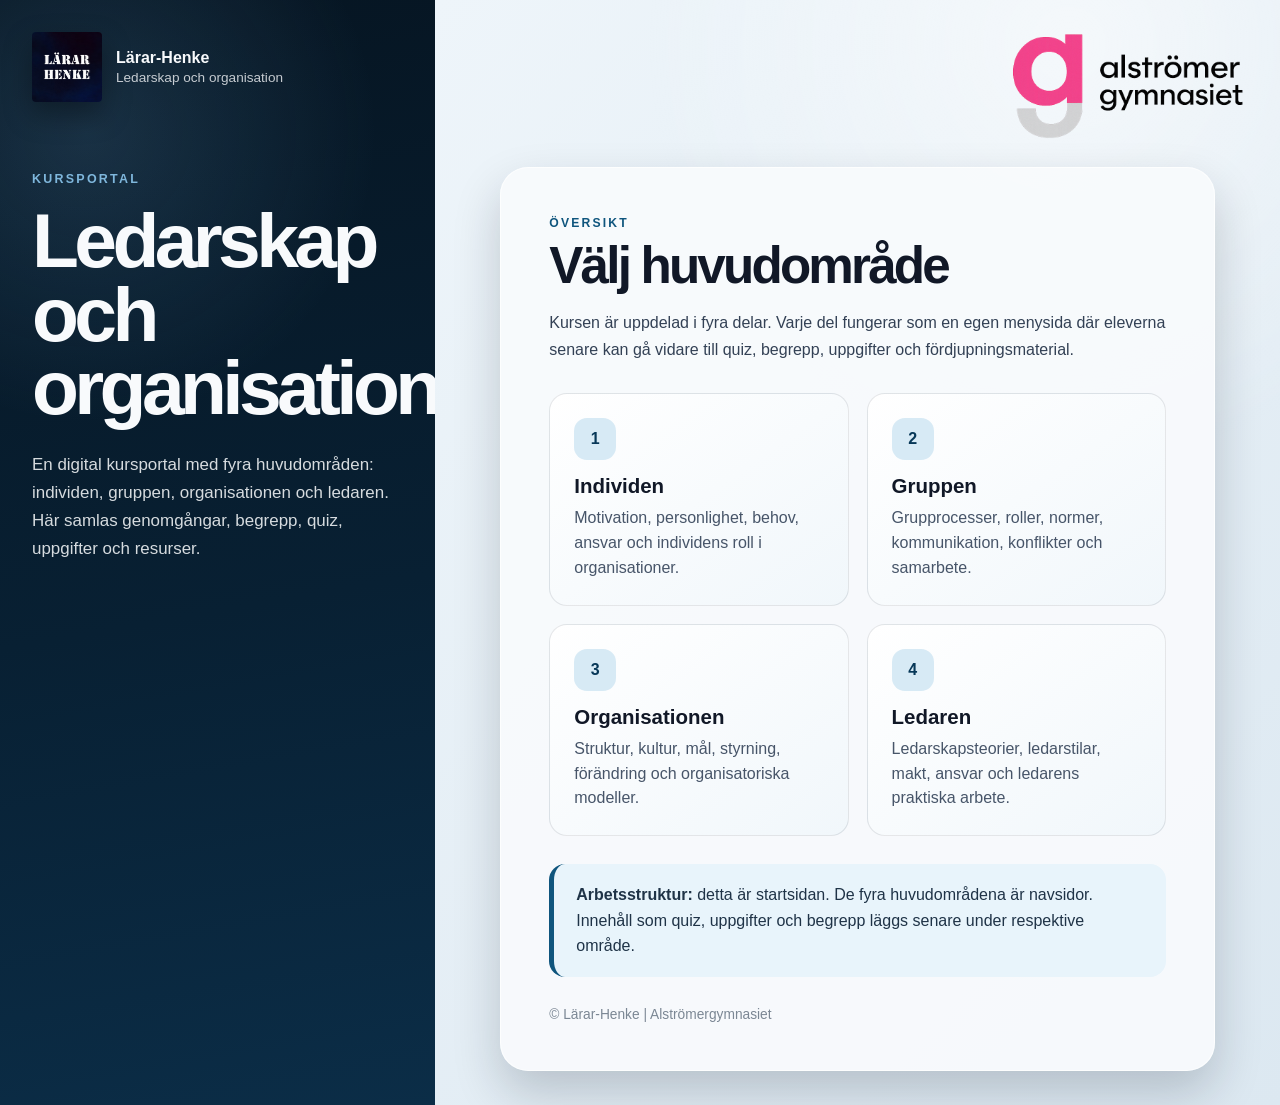
==== index.html @ 53f5a3cd "Add files via upload" ====
<!DOCTYPE html>
<html lang="sv">
<head>
  <meta charset="UTF-8" />
  <meta name="viewport" content="width=device-width, initial-scale=1.0" />
  <title>Ledarskap och organisation | Lärar-Henke</title>
  <link rel="stylesheet" href="style.css" />
</head>
<body>
  <main class="site">
    <aside class="sidebar">
      <div class="brand">
        <img class="henke-logo" src="assets/logos/henke-logga.jpg" alt="Lärar-Henke logga" />
        <div><div class="brand-title">Lärar-Henke</div><div class="brand-subtitle">Ledarskap och organisation</div></div>
      </div>
      <div class="sidebar-label">Kursportal</div>
      <h1>Ledarskap och organisation</h1>
      <p>En digital kursportal med fyra huvudområden: individen, gruppen, organisationen och ledaren. Här samlas genomgångar, begrepp, quiz, uppgifter och resurser.</p>
    </aside>

    <section class="main">
      <div class="topbar"><img class="alstromer-logo" src="assets/logos/alstromer-logga-1.png" alt="Alströmergymnasiet logga" /></div>
      <div class="panel">
        <div class="panel-label">Översikt</div>
        <h2>Välj huvudområde</h2>
        <p class="intro">Kursen är uppdelad i fyra delar. Varje del fungerar som en egen menysida där eleverna senare kan gå vidare till quiz, begrepp, uppgifter och fördjupningsmaterial.</p>
        <div class="card-grid">
          <a class="card" href="individen/"><div class="number">1</div><h3>Individen</h3><p>Motivation, personlighet, behov, ansvar och individens roll i organisationer.</p></a>
          <a class="card" href="gruppen/"><div class="number">2</div><h3>Gruppen</h3><p>Grupprocesser, roller, normer, kommunikation, konflikter och samarbete.</p></a>
          <a class="card" href="organisationen/"><div class="number">3</div><h3>Organisationen</h3><p>Struktur, kultur, mål, styrning, förändring och organisatoriska modeller.</p></a>
          <a class="card" href="ledaren/"><div class="number">4</div><h3>Ledaren</h3><p>Ledarskapsteorier, ledarstilar, makt, ansvar och ledarens praktiska arbete.</p></a>
        </div>
        <div class="note"><strong>Arbetsstruktur:</strong> detta är startsidan. De fyra huvudområdena är navsidor. Innehåll som quiz, uppgifter och begrepp läggs senare under respektive område.</div>
        <footer>© Lärar-Henke | Alströmergymnasiet</footer>
      </div>
    </section>
  </main>
  <script src="script.js"></script>
</body>
</html>
---- style.css ----
:root{
  --blue-900:#061522;--blue-850:#082033;--blue-800:#0b2d47;--blue-accent:#7fb7dc;
  --page-bg:#dce8f1;--panel-bg:#f8fafc;--text-dark:#111827;--text-muted:#475569;
  --border:rgba(15,23,42,.10);--shadow:0 22px 48px rgba(15,23,42,.20);
}
*{box-sizing:border-box}
html{scroll-behavior:smooth}
body{margin:0;min-height:100vh;font-family:Arial,Helvetica,sans-serif;color:var(--text-dark);background:var(--page-bg)}
a{color:inherit;text-decoration:none}
.site{min-height:100vh;display:grid;grid-template-columns:minmax(310px,34vw) 1fr}
.sidebar{min-height:100vh;padding:32px;color:#f8fafc;background:radial-gradient(circle at 20% 12%,rgba(91,141,178,.22),transparent 28%),linear-gradient(170deg,var(--blue-900),var(--blue-850) 55%,var(--blue-800))}
.brand{display:flex;align-items:center;gap:14px;margin-bottom:70px}
.henke-logo{width:70px;height:70px;object-fit:cover;border-radius:4px;box-shadow:0 12px 28px rgba(0,0,0,.35)}
.brand-title{font-weight:800;font-size:1rem;line-height:1.1}
.brand-subtitle{margin-top:3px;font-size:.85rem;color:rgba(248,250,252,.78)}
.sidebar-label{margin-bottom:18px;color:var(--blue-accent);font-size:.78rem;letter-spacing:.18em;text-transform:uppercase;font-weight:800}
.sidebar h1{margin:0 0 26px;max-width:480px;font-size:clamp(3.2rem,6vw,5.4rem);line-height:.96;letter-spacing:-.06em}
.sidebar p{max-width:430px;margin:0;color:rgba(248,250,252,.86);font-size:1.06rem;line-height:1.65}
.main{min-height:100vh;padding:34px;background:radial-gradient(circle at 75% 4%,rgba(255,255,255,.55),transparent 34%),linear-gradient(135deg,#eef5fa,var(--page-bg))}
.topbar{display:flex;justify-content:flex-end;align-items:center;min-height:74px;margin-bottom:26px}
.alstromer-logo{width:235px;max-width:42vw;height:auto;display:block}
.panel{width:min(980px,92%);margin:0 auto;padding:clamp(28px,4vw,48px);background:rgba(248,250,252,.94);border:1px solid rgba(255,255,255,.7);border-radius:28px;box-shadow:var(--shadow)}
.back-link{display:inline-block;margin-bottom:20px;color:#0f3f60;font-weight:800}
.panel-label{margin-bottom:10px;color:#0f557d;font-size:.76rem;letter-spacing:.18em;text-transform:uppercase;font-weight:900}
.panel h2{margin:0 0 18px;font-size:clamp(2.2rem,4vw,3.5rem);line-height:1;letter-spacing:-.055em}
.intro{max-width:780px;margin:0 0 30px;color:#334155;font-size:1rem;line-height:1.7}
.card-grid{display:grid;grid-template-columns:repeat(2,minmax(0,1fr));gap:18px}
.card{min-height:150px;padding:24px;border:1px solid var(--border);border-radius:18px;background:linear-gradient(145deg,#fff,#f1f7fb);transition:transform .16s ease,box-shadow .16s ease}
.card:hover{transform:translateY(-3px);box-shadow:0 16px 30px rgba(15,23,42,.13)}
.number{width:42px;height:42px;display:grid;place-items:center;margin-bottom:14px;border-radius:13px;background:#d7eaf5;color:#073858;font-weight:900}
.card h3{margin:0 0 8px;font-size:1.28rem}.card p{margin:0;color:var(--text-muted);line-height:1.55}
.menu-list{display:grid;gap:14px;margin-top:26px}
.menu-item{display:flex;align-items:center;justify-content:space-between;gap:18px;padding:18px 22px;border:1px solid var(--border);border-radius:16px;background:#fff;transition:transform .16s ease,box-shadow .16s ease}
.menu-item:hover{transform:translateX(4px);box-shadow:0 14px 28px rgba(15,23,42,.11)}
.menu-item strong{display:block;margin-bottom:5px}.menu-item span{color:#64748b;font-size:.94rem}
.arrow{color:#0f557d;font-size:1.5rem;font-weight:700}
.note{margin-top:28px;padding:18px 22px;border-left:5px solid #0f557d;border-radius:16px;background:#e8f4fb;color:#1f3347;line-height:1.6}
footer{margin-top:30px;color:#7b8794;font-size:.86rem}
@media(max-width:920px){.site{grid-template-columns:1fr}.sidebar{min-height:auto}.brand{margin-bottom:38px}.main{min-height:auto}.topbar{justify-content:flex-start}.panel{width:100%}.card-grid{grid-template-columns:1fr}}
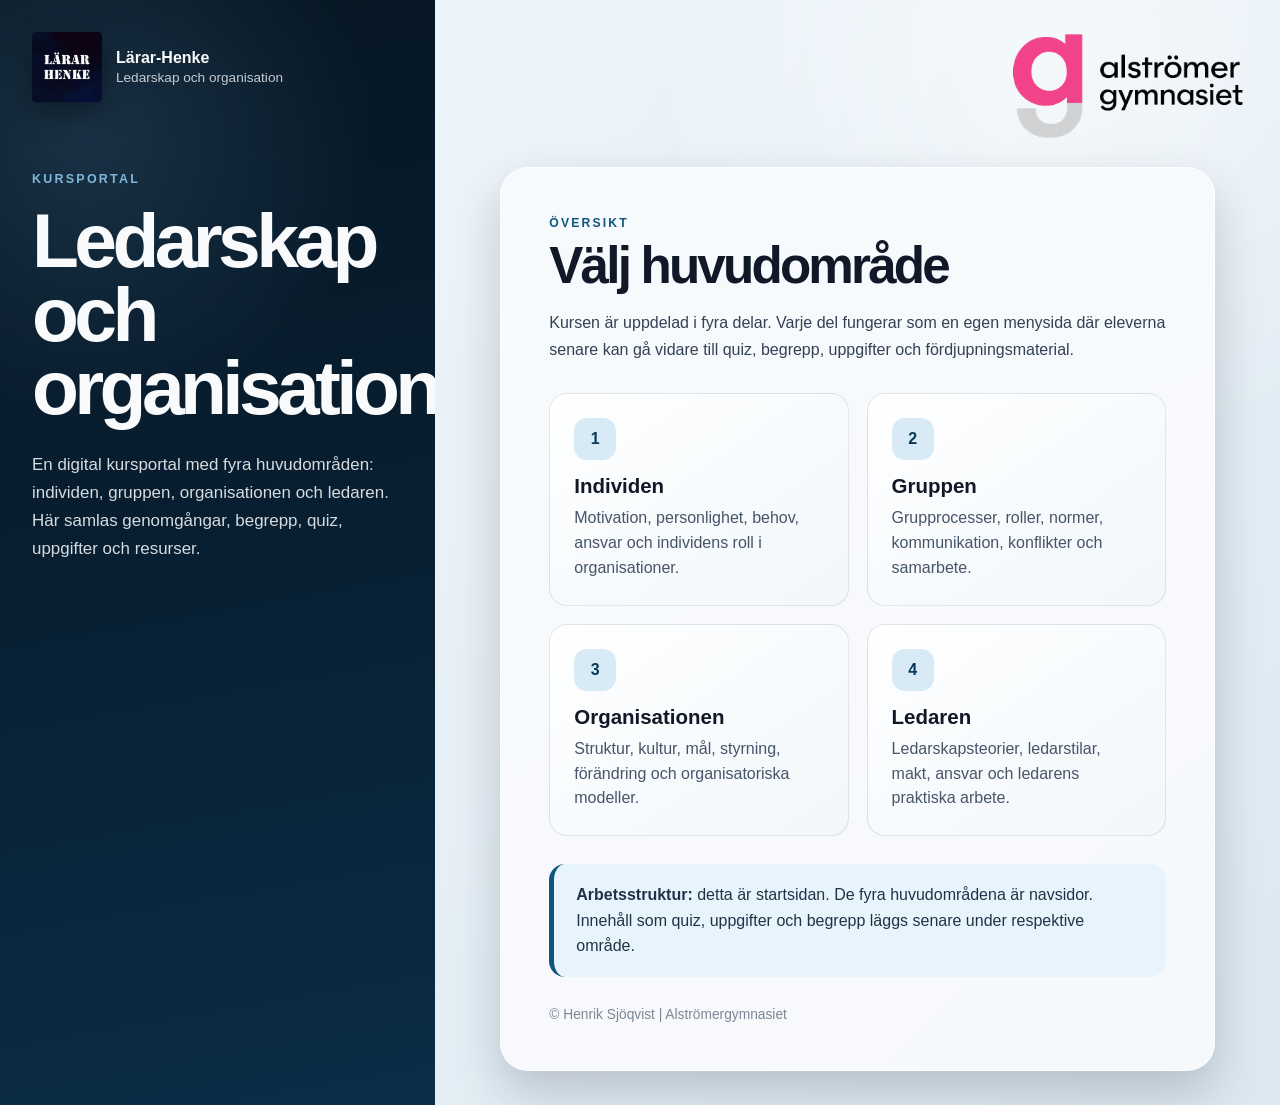
==== commit 6edead26: "Update index.html" ====
--- a/index.html
+++ b/index.html
@@ -31,7 +31,7 @@
           <a class="card" href="ledaren/"><div class="number">4</div><h3>Ledaren</h3><p>Ledarskapsteorier, ledarstilar, makt, ansvar och ledarens praktiska arbete.</p></a>
         </div>
         <div class="note"><strong>Arbetsstruktur:</strong> detta är startsidan. De fyra huvudområdena är navsidor. Innehåll som quiz, uppgifter och begrepp läggs senare under respektive område.</div>
-        <footer>© Lärar-Henke | Alströmergymnasiet</footer>
+        <footer>© Henrik Sjöqvist | Alströmergymnasiet</footer>
       </div>
     </section>
   </main>
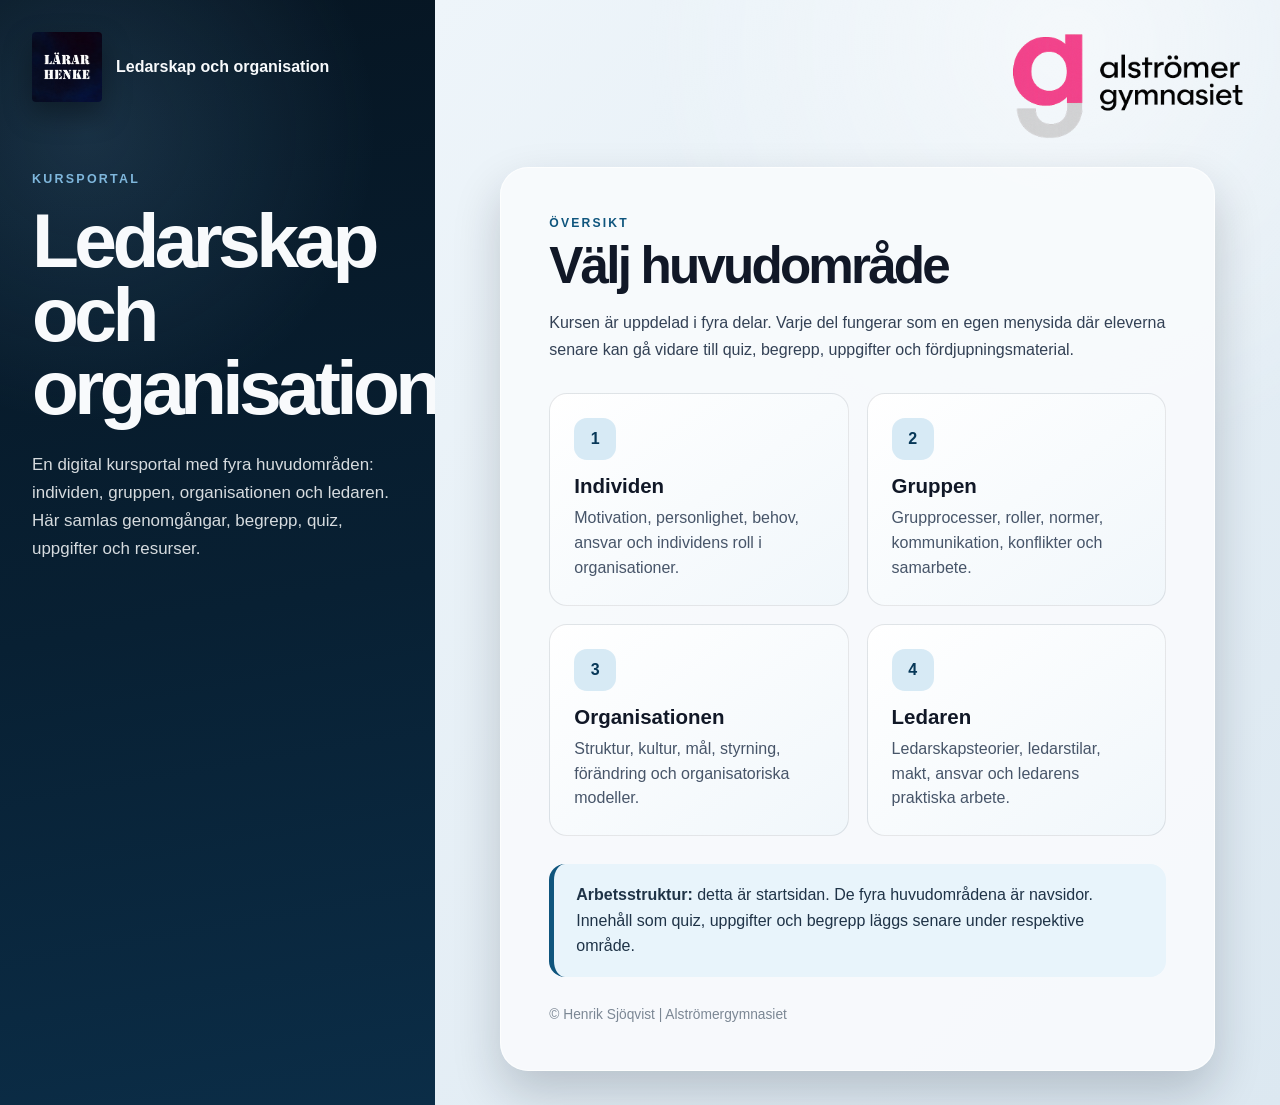
==== commit ce9f5784: "Update index.html" ====
--- a/index.html
+++ b/index.html
@@ -11,7 +11,7 @@
     <aside class="sidebar">
       <div class="brand">
         <img class="henke-logo" src="assets/logos/henke-logga.jpg" alt="Lärar-Henke logga" />
-        <div><div class="brand-title">Lärar-Henke</div><div class="brand-subtitle">Ledarskap och organisation</div></div>
+        <div class="brand-title">Ledarskap och organisation</div>
       </div>
       <div class="sidebar-label">Kursportal</div>
       <h1>Ledarskap och organisation</h1>
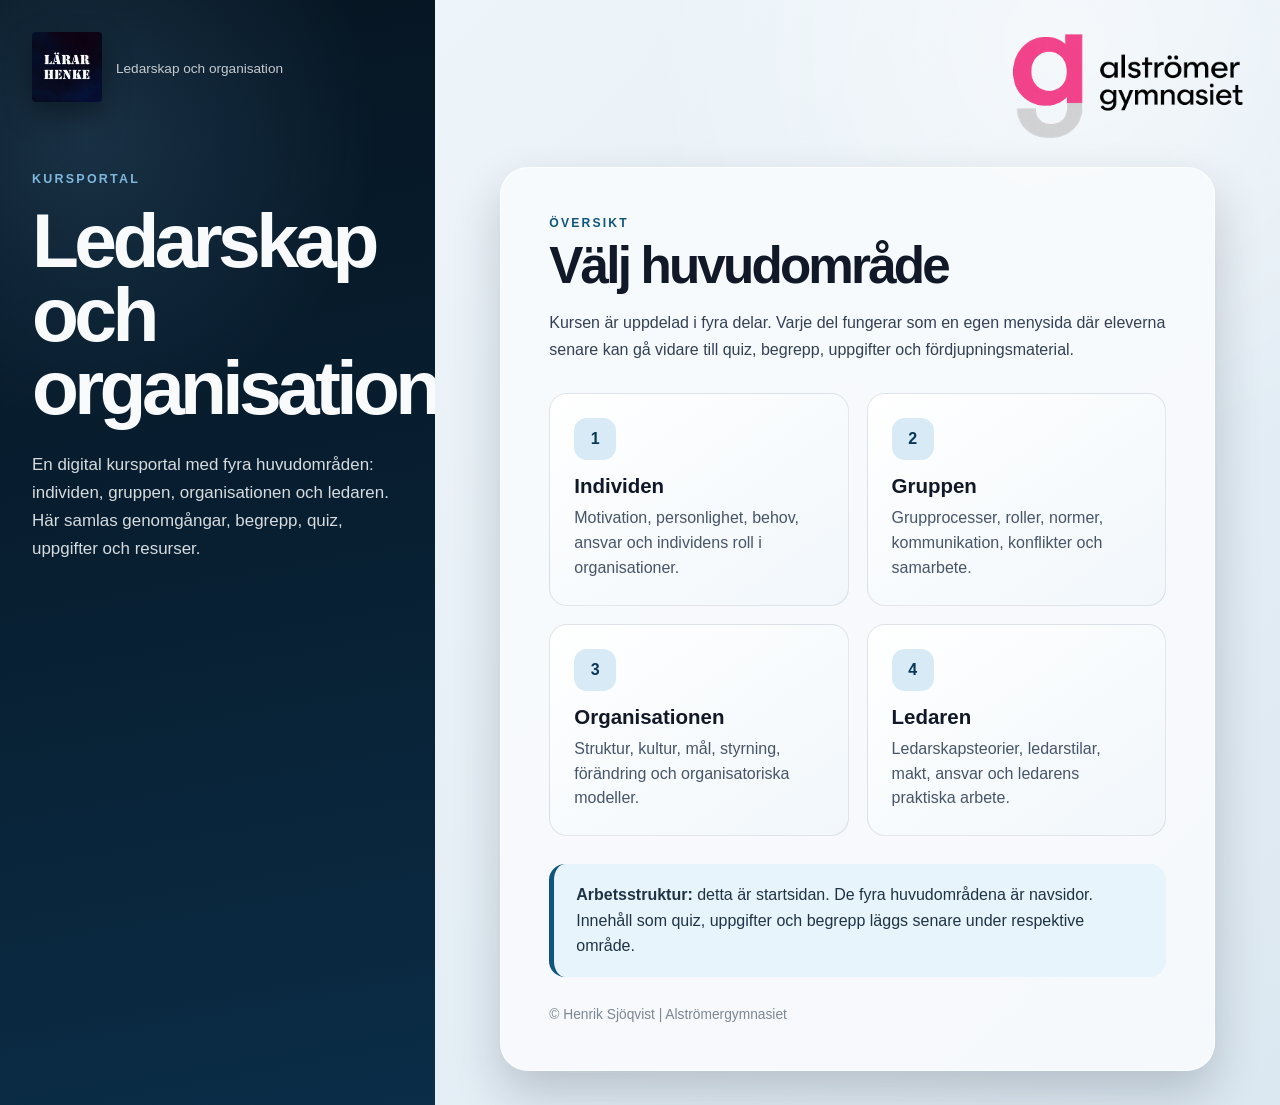
==== commit d134ecc8: "Update index.html" ====
--- a/index.html
+++ b/index.html
@@ -11,7 +11,7 @@
     <aside class="sidebar">
       <div class="brand">
         <img class="henke-logo" src="assets/logos/henke-logga.jpg" alt="Lärar-Henke logga" />
-        <div class="brand-title">Ledarskap och organisation</div>
+        <div class="brand-subtitle">Ledarskap och organisation</div>
       </div>
       <div class="sidebar-label">Kursportal</div>
       <h1>Ledarskap och organisation</h1>
